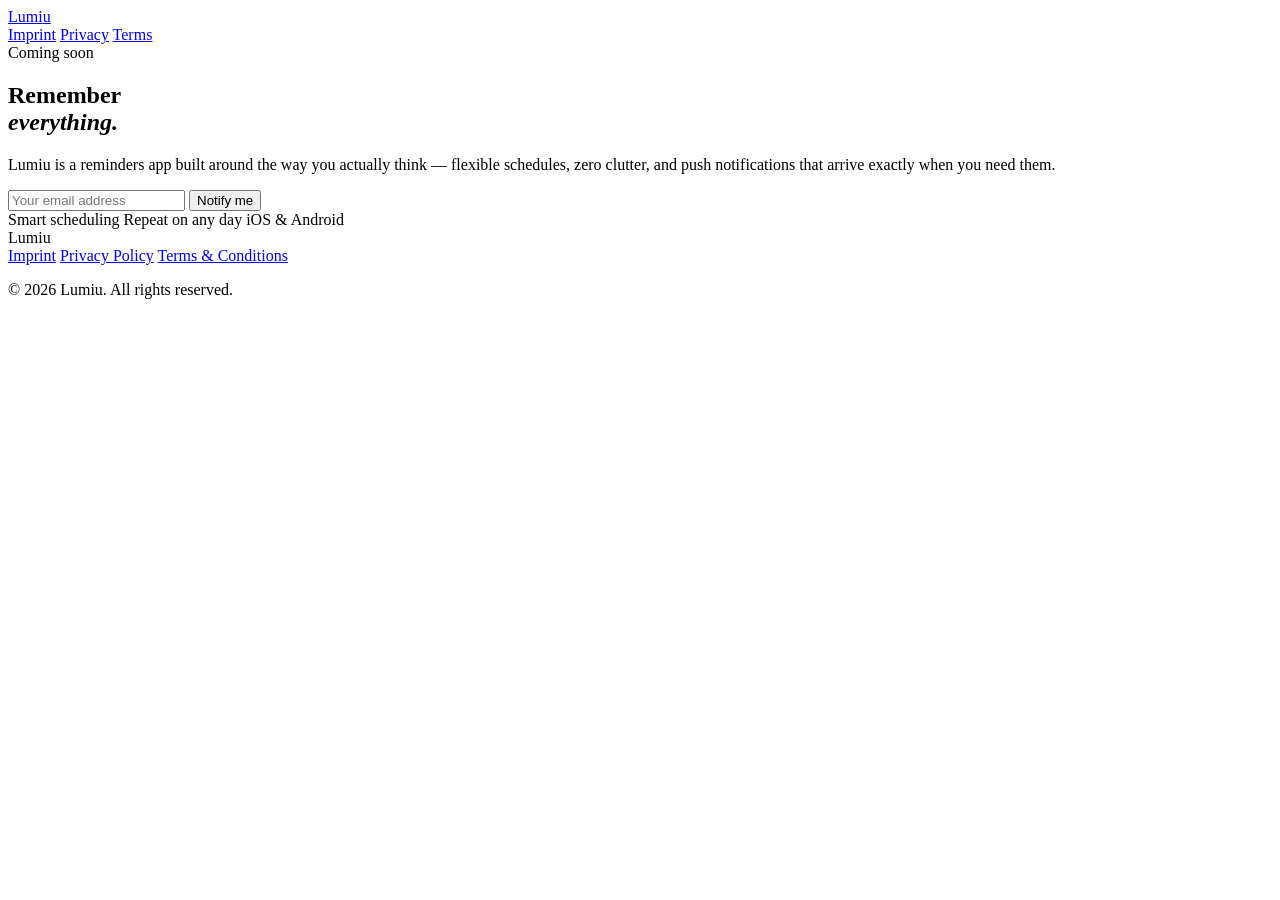
==== index.html @ b8645a0e "Create index.html" ====
<!DOCTYPE html>
<html lang="en">
<head>
  <meta charset="UTF-8">
  <meta name="viewport" content="width=device-width, initial-scale=1.0">
  <meta name="description" content="Lumiu — Smart reminders that actually work. Coming soon.">
  <title>Lumiu — Coming Soon</title>
  <link rel="stylesheet" href="styles.css">
  <!-- Favicon placeholder — replace with your actual favicon -->
  <!-- <link rel="icon" type="image/png" href="assets/favicon.png"> -->
</head>
<body>

  <!-- ── Header ── -->
  <header class="site-header">
    <div class="header-inner">
      <a href="index.html" class="logo-link" aria-label="Lumiu — Back to home">
        <!-- Uncomment when logo file is ready: -->
        <!-- <img src="assets/logo.png" alt="Lumiu" class="logo-img"> -->
        <span class="logo-wordmark">Lumi<span>u</span></span>
      </a>
      <nav class="header-nav" aria-label="Site navigation">
        <a href="imprint.html">Imprint</a>
        <a href="privacy.html">Privacy</a>
        <a href="terms.html">Terms</a>
      </nav>
    </div>
  </header>

  <!-- ── Main ── -->
  <main>
    <section class="coming-soon">
      <div class="coming-soon-inner">

        <span class="coming-soon-eyebrow">Coming soon</span>

        <h1 class="coming-soon-title">
          Remember<br><em>everything.</em>
        </h1>

        <p class="coming-soon-desc">
          Lumiu is a reminders app built around the way you actually think —
          flexible schedules, zero clutter, and push notifications that arrive
          exactly when you need them.
        </p>

        <!-- Notify form — wire this up to your email service when ready -->
        <form class="notify-form" onsubmit="handleNotify(event)">
          <input
            type="email"
            class="notify-input"
            placeholder="Your email address"
            aria-label="Email address for early access"
            required
          >
          <button type="submit" class="notify-btn">Notify me</button>
        </form>

        <div class="coming-soon-features">
          <span class="feature-pill">Smart scheduling</span>
          <span class="feature-pill">Repeat on any day</span>
          <span class="feature-pill">iOS &amp; Android</span>
        </div>

      </div>
    </section>
  </main>

  <!-- ── Footer ── -->
  <footer class="site-footer">
    <div class="footer-inner">
      <span class="footer-logo">Lumi<span>u</span></span>
      <nav class="footer-nav" aria-label="Footer navigation">
        <a href="imprint.html">Imprint</a>
        <a href="privacy.html">Privacy Policy</a>
        <a href="terms.html">Terms &amp; Conditions</a>
      </nav>
      <p class="footer-copy">
        &copy; <span id="footer-year"></span> Lumiu. All rights reserved.
      </p>
    </div>
  </footer>

  <script>
    document.getElementById('footer-year').textContent = new Date().getFullYear();

    function handleNotify(e) {
      e.preventDefault();
      const btn = e.target.querySelector('button');
      btn.textContent = 'You\'re on the list ✓';
      btn.disabled = true;
      btn.style.background = '#3a3732';
      // TODO: connect to your email service (Mailchimp, Resend, etc.)
    }
  </script>

</body>
</html>
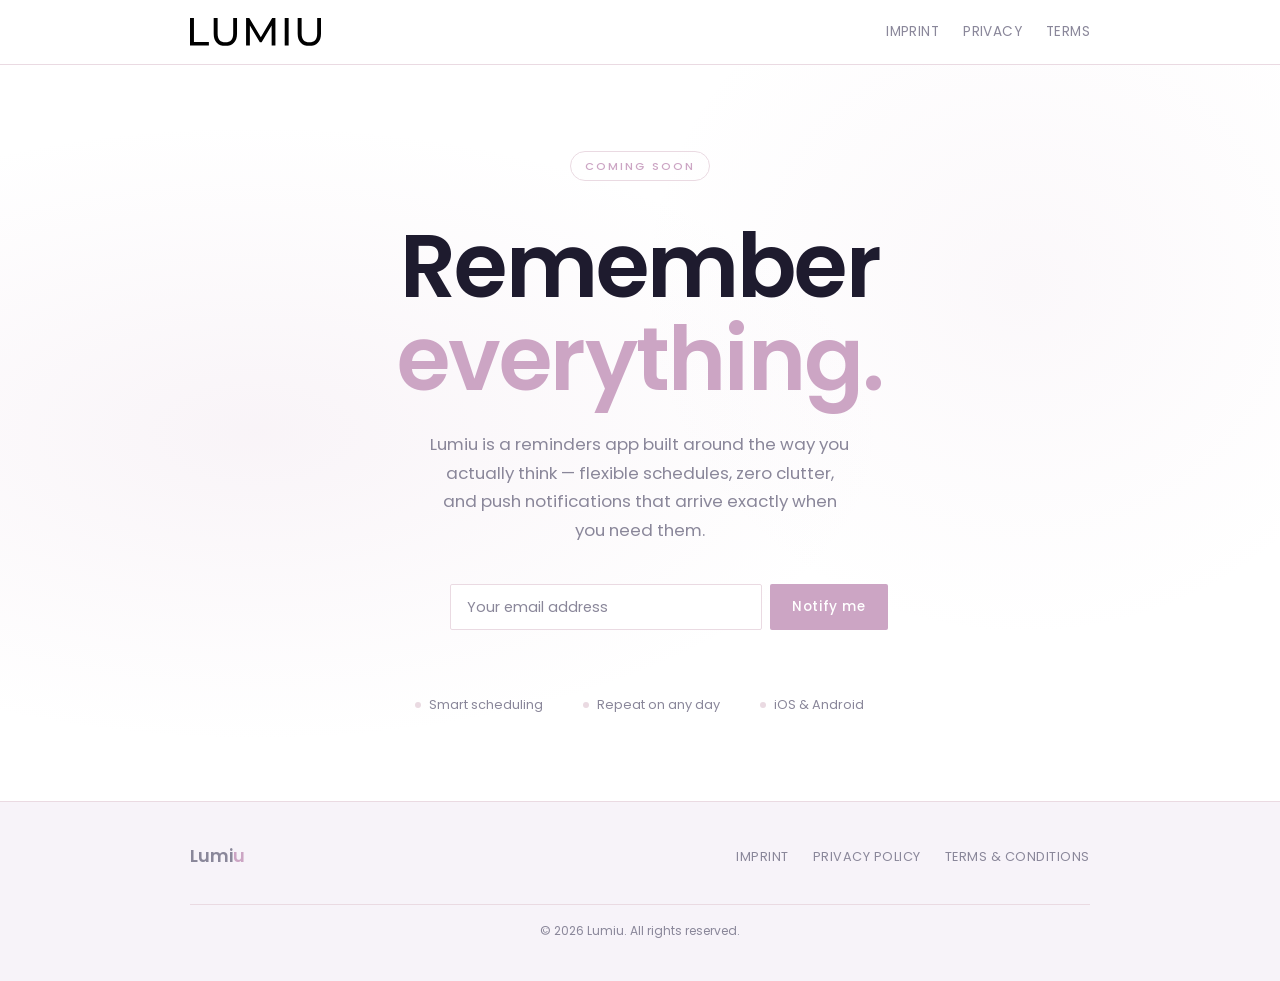
==== commit 42f27f3e: "Update index.html" ====
--- a/index.html
+++ b/index.html
@@ -15,9 +15,7 @@
   <header class="site-header">
     <div class="header-inner">
       <a href="index.html" class="logo-link" aria-label="Lumiu — Back to home">
-        <!-- Uncomment when logo file is ready: -->
-        <!-- <img src="assets/logo.png" alt="Lumiu" class="logo-img"> -->
-        <span class="logo-wordmark">Lumi<span>u</span></span>
+       <img src="assets/logo.svg" alt="Lumiu" class="logo-img">
       </a>
       <nav class="header-nav" aria-label="Site navigation">
         <a href="imprint.html">Imprint</a>
--- a/styles.css
+++ b/styles.css
@@ -0,0 +1,447 @@
+@import url('https://fonts.googleapis.com/css2?family=Poppins:wght@400;500;600&display=swap');
+
+/* ─── Reset & Base ─── */
+*, *::before, *::after {
+  box-sizing: border-box;
+  margin: 0;
+  padding: 0;
+}
+
+:root {
+  --ink: #1E1B2E;
+  --paper: #FFFFFF;
+  --cream: #F7F3F9;
+  --accent: #CCA5C4;
+  --accent-dark: #3a1f35;
+  --accent-light: #EADAE2;
+  --muted: #8A879A;
+  --border: #EADAE2;
+  --divider: #F0EEF8;
+  --shadow: rgba(60, 40, 100, 0.18);
+
+  --font-display: 'Poppins', system-ui, sans-serif;
+  --font-body: 'Poppins', system-ui, sans-serif;
+
+  --space-xs: 0.5rem;
+  --space-sm: 1rem;
+  --space-md: 1.5rem;
+  --space-lg: 2.5rem;
+  --space-xl: 4rem;
+  --space-2xl: 7rem;
+
+  --radius: 2px;
+  --max-width: 900px;
+}
+
+html {
+  scroll-behavior: smooth;
+}
+
+body {
+  font-family: var(--font-body);
+  background-color: var(--paper);
+  color: var(--ink);
+  font-size: 1rem;
+  line-height: 1.7;
+  font-weight: 400;
+  min-height: 100vh;
+  display: flex;
+  flex-direction: column;
+}
+
+main {
+  flex: 1;
+}
+
+a {
+  color: var(--accent);
+  text-decoration: none;
+  transition: color 0.2s ease;
+}
+
+a:hover {
+  color: var(--ink);
+}
+
+/* ─── Header ─── */
+.site-header {
+  position: sticky;
+  top: 0;
+  z-index: 100;
+  background-color: var(--paper);
+  border-bottom: 1px solid var(--border);
+  padding: 0 var(--space-lg);
+}
+
+.header-inner {
+  max-width: var(--max-width);
+  margin: 0 auto;
+  height: 64px;
+  display: flex;
+  align-items: center;
+  justify-content: space-between;
+}
+
+.logo-link {
+  display: flex;
+  align-items: center;
+  gap: 0.6rem;
+  text-decoration: none;
+  color: var(--ink);
+}
+
+.logo-img {
+  height: 32px;
+  width: auto;
+  display: block;
+}
+
+.logo-wordmark {
+  font-family: var(--font-display);
+  font-size: 1.4rem;
+  font-weight: 600;
+  letter-spacing: -0.01em;
+  color: var(--ink);
+  line-height: 1;
+}
+
+.logo-wordmark span {
+  color: var(--accent);
+}
+
+.header-nav {
+  display: flex;
+  align-items: center;
+  gap: var(--space-md);
+}
+
+.header-nav a {
+  font-size: 0.85rem;
+  font-weight: 400;
+  color: var(--muted);
+  letter-spacing: 0.03em;
+  text-transform: uppercase;
+  transition: color 0.2s ease;
+}
+
+.header-nav a:hover {
+  color: var(--ink);
+}
+
+/* ─── Footer ─── */
+.site-footer {
+  background-color: var(--cream);
+  border-top: 1px solid var(--border);
+  padding: var(--space-lg) var(--space-lg);
+}
+
+.footer-inner {
+  max-width: var(--max-width);
+  margin: 0 auto;
+  display: flex;
+  align-items: center;
+  justify-content: space-between;
+  flex-wrap: wrap;
+  gap: var(--space-sm);
+}
+
+.footer-logo {
+  font-family: var(--font-display);
+  font-size: 1.1rem;
+  font-weight: 600;
+  color: var(--muted);
+}
+
+.footer-logo span {
+  color: var(--accent);
+}
+
+.footer-nav {
+  display: flex;
+  align-items: center;
+  gap: var(--space-md);
+  flex-wrap: wrap;
+}
+
+.footer-nav a {
+  font-size: 0.8rem;
+  font-weight: 400;
+  color: var(--muted);
+  letter-spacing: 0.04em;
+  text-transform: uppercase;
+  transition: color 0.2s ease;
+}
+
+.footer-nav a:hover {
+  color: var(--ink);
+}
+
+.footer-copy {
+  width: 100%;
+  font-size: 0.75rem;
+  color: var(--muted);
+  margin-top: var(--space-sm);
+  padding-top: var(--space-sm);
+  border-top: 1px solid var(--border);
+  text-align: center;
+}
+
+/* ─── Legal Pages ─── */
+.page-hero {
+  padding: var(--space-xl) var(--space-lg) var(--space-lg);
+  border-bottom: 1px solid var(--border);
+}
+
+.page-hero-inner {
+  max-width: var(--max-width);
+  margin: 0 auto;
+}
+
+.page-label {
+  font-size: 0.75rem;
+  font-weight: 500;
+  letter-spacing: 0.12em;
+  text-transform: uppercase;
+  color: var(--accent);
+  margin-bottom: var(--space-sm);
+}
+
+.page-title {
+  font-family: var(--font-display);
+  font-size: clamp(2rem, 5vw, 3.2rem);
+  font-weight: 600;
+  line-height: 1.15;
+  color: var(--ink);
+  letter-spacing: -0.01em;
+}
+
+.page-subtitle {
+  margin-top: var(--space-sm);
+  font-size: 0.9rem;
+  color: var(--muted);
+}
+
+.page-content {
+  padding: var(--space-xl) var(--space-lg);
+  max-width: var(--max-width);
+  margin: 0 auto;
+}
+
+.content-section {
+  margin-bottom: var(--space-xl);
+}
+
+.content-section h2 {
+  font-family: var(--font-display);
+  font-size: 1.4rem;
+  font-weight: 600;
+  color: var(--ink);
+  margin-bottom: var(--space-md);
+  padding-bottom: var(--space-xs);
+  border-bottom: 1px solid var(--border);
+}
+
+.content-section h3 {
+  font-size: 1rem;
+  font-weight: 500;
+  color: var(--ink);
+  margin-top: var(--space-md);
+  margin-bottom: var(--space-xs);
+}
+
+.content-section p {
+  margin-bottom: var(--space-sm);
+  color: #3a3732;
+  font-size: 0.95rem;
+}
+
+.content-section ul,
+.content-section ol {
+  padding-left: var(--space-md);
+  margin-bottom: var(--space-sm);
+}
+
+.content-section li {
+  margin-bottom: 0.4rem;
+  font-size: 0.95rem;
+  color: #3a3732;
+}
+
+.contact-block {
+  background: var(--cream);
+  border: 1px solid var(--border);
+  padding: var(--space-md);
+  margin-top: var(--space-sm);
+  font-size: 0.95rem;
+  line-height: 1.8;
+}
+
+.contact-block strong {
+  display: block;
+  font-weight: 500;
+  margin-bottom: 0.25rem;
+  color: var(--ink);
+}
+
+/* ─── Coming Soon Page ─── */
+.coming-soon {
+  min-height: calc(100vh - 64px - 100px);
+  display: flex;
+  align-items: center;
+  justify-content: center;
+  padding: var(--space-lg);
+  position: relative;
+  overflow: hidden;
+}
+
+.coming-soon::before {
+  content: '';
+  position: absolute;
+  inset: 0;
+  background:
+    radial-gradient(ellipse 70% 60% at 20% 50%, rgba(204, 165, 196, 0.12) 0%, transparent 70%),
+    radial-gradient(ellipse 50% 80% at 80% 30%, rgba(204, 165, 196, 0.08) 0%, transparent 60%);
+  pointer-events: none;
+}
+
+.coming-soon-inner {
+  max-width: 620px;
+  text-align: center;
+  position: relative;
+}
+
+.coming-soon-eyebrow {
+  display: inline-block;
+  font-size: 0.7rem;
+  font-weight: 500;
+  letter-spacing: 0.18em;
+  text-transform: uppercase;
+  color: var(--accent);
+  border: 1px solid var(--accent-light);
+  padding: 0.3rem 0.9rem;
+  border-radius: 100px;
+  margin-bottom: var(--space-lg);
+}
+
+.coming-soon-title {
+  font-family: var(--font-display);
+  font-size: clamp(3rem, 8vw, 5.5rem);
+  font-weight: 600;
+  line-height: 1.05;
+  letter-spacing: -0.02em;
+  color: var(--ink);
+  margin-bottom: var(--space-md);
+}
+
+.coming-soon-title em {
+  font-style: normal;
+  color: var(--accent);
+  font-weight: 600;
+}
+
+.coming-soon-desc {
+  font-size: 1.05rem;
+  color: var(--muted);
+  max-width: 420px;
+  margin: 0 auto var(--space-lg);
+  font-weight: 400;
+}
+
+.notify-form {
+  display: flex;
+  gap: var(--space-xs);
+  max-width: 380px;
+  margin: 0 auto;
+}
+
+.notify-input {
+  flex: 1;
+  padding: 0.7rem 1rem;
+  border: 1px solid var(--border);
+  background: white;
+  font-family: var(--font-body);
+  font-size: 0.9rem;
+  color: var(--ink);
+  outline: none;
+  transition: border-color 0.2s ease;
+  border-radius: var(--radius);
+}
+
+.notify-input:focus {
+  border-color: var(--accent);
+}
+
+.notify-input::placeholder {
+  color: var(--muted);
+}
+
+.notify-btn {
+  padding: 0.7rem 1.4rem;
+  background: var(--accent);
+  color: white;
+  border: none;
+  font-family: var(--font-body);
+  font-size: 0.85rem;
+  font-weight: 500;
+  cursor: pointer;
+  letter-spacing: 0.04em;
+  transition: background 0.2s ease;
+  border-radius: var(--radius);
+  white-space: nowrap;
+}
+
+.notify-btn:hover {
+  background: var(--accent-dark);
+}
+
+.coming-soon-features {
+  display: flex;
+  align-items: center;
+  justify-content: center;
+  gap: var(--space-lg);
+  margin-top: var(--space-xl);
+  flex-wrap: wrap;
+}
+
+.feature-pill {
+  display: flex;
+  align-items: center;
+  gap: 0.5rem;
+  font-size: 0.8rem;
+  color: var(--muted);
+  font-weight: 400;
+}
+
+.feature-pill::before {
+  content: '';
+  width: 6px;
+  height: 6px;
+  background: var(--accent-light);
+  border-radius: 50%;
+  flex-shrink: 0;
+}
+
+/* ─── Animations ─── */
+@keyframes fadeUp {
+  from { opacity: 0; transform: translateY(24px); }
+  to   { opacity: 1; transform: translateY(0); }
+}
+
+.coming-soon-eyebrow { animation: fadeUp 0.6s ease both; }
+.coming-soon-title   { animation: fadeUp 0.6s 0.1s ease both; }
+.coming-soon-desc    { animation: fadeUp 0.6s 0.2s ease both; }
+.notify-form         { animation: fadeUp 0.6s 0.3s ease both; }
+.coming-soon-features{ animation: fadeUp 0.6s 0.45s ease both; }
+
+/* ─── Responsive ─── */
+@media (max-width: 600px) {
+  .site-header { padding: 0 var(--space-sm); }
+  .header-nav { gap: var(--space-sm); }
+  .site-footer { padding: var(--space-md) var(--space-sm); }
+  .footer-inner { flex-direction: column; align-items: flex-start; }
+  .page-hero { padding: var(--space-lg) var(--space-sm) var(--space-md); }
+  .page-content { padding: var(--space-lg) var(--space-sm); }
+  .coming-soon { padding: var(--space-md); }
+  .notify-form { flex-direction: column; }
+  .notify-btn { width: 100%; }
+}
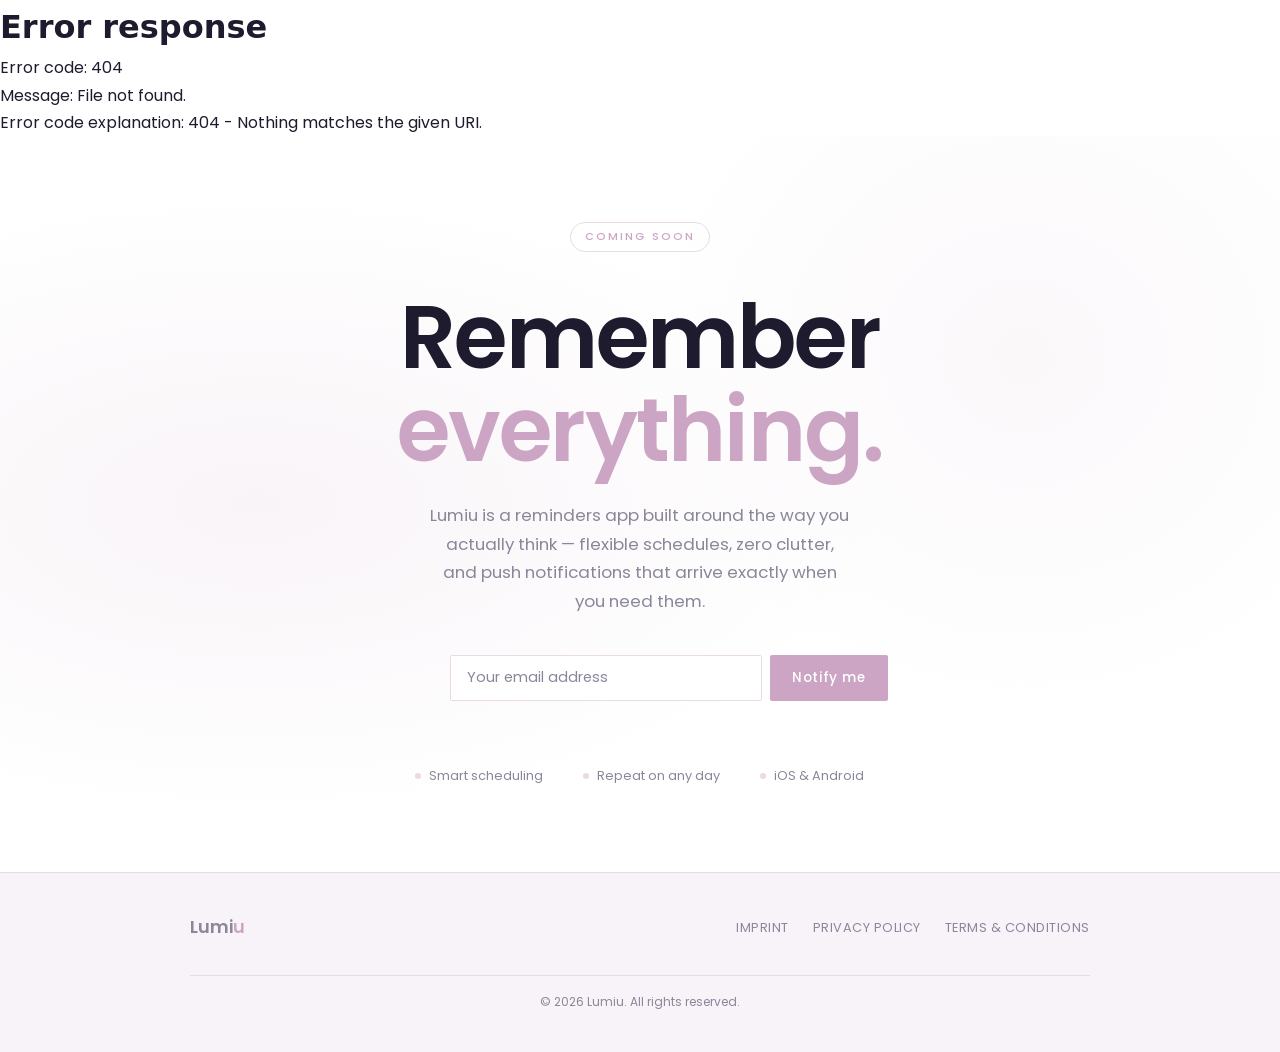
==== commit 88a07de9: "Update index.html" ====
--- a/index.html
+++ b/index.html
@@ -12,18 +12,7 @@
 <body>
 
   <!-- ── Header ── -->
-  <header class="site-header">
-    <div class="header-inner">
-      <a href="index.html" class="logo-link" aria-label="Lumiu — Back to home">
-       <img src="assets/logo.svg" alt="Lumiu" class="logo-img">
-      </a>
-      <nav class="header-nav" aria-label="Site navigation">
-        <a href="imprint.html">Imprint</a>
-        <a href="privacy.html">Privacy</a>
-        <a href="terms.html">Terms</a>
-      </nav>
-    </div>
-  </header>
+<div id="site-header"></div>
 
   <!-- ── Main ── -->
   <main>
@@ -80,6 +69,10 @@
   </footer>
 
   <script>
+      fetch('header.html')
+    .then(r => r.text())
+    .then(html => document.getElementById('site-header').innerHTML = html);
+    
     document.getElementById('footer-year').textContent = new Date().getFullYear();
 
     function handleNotify(e) {
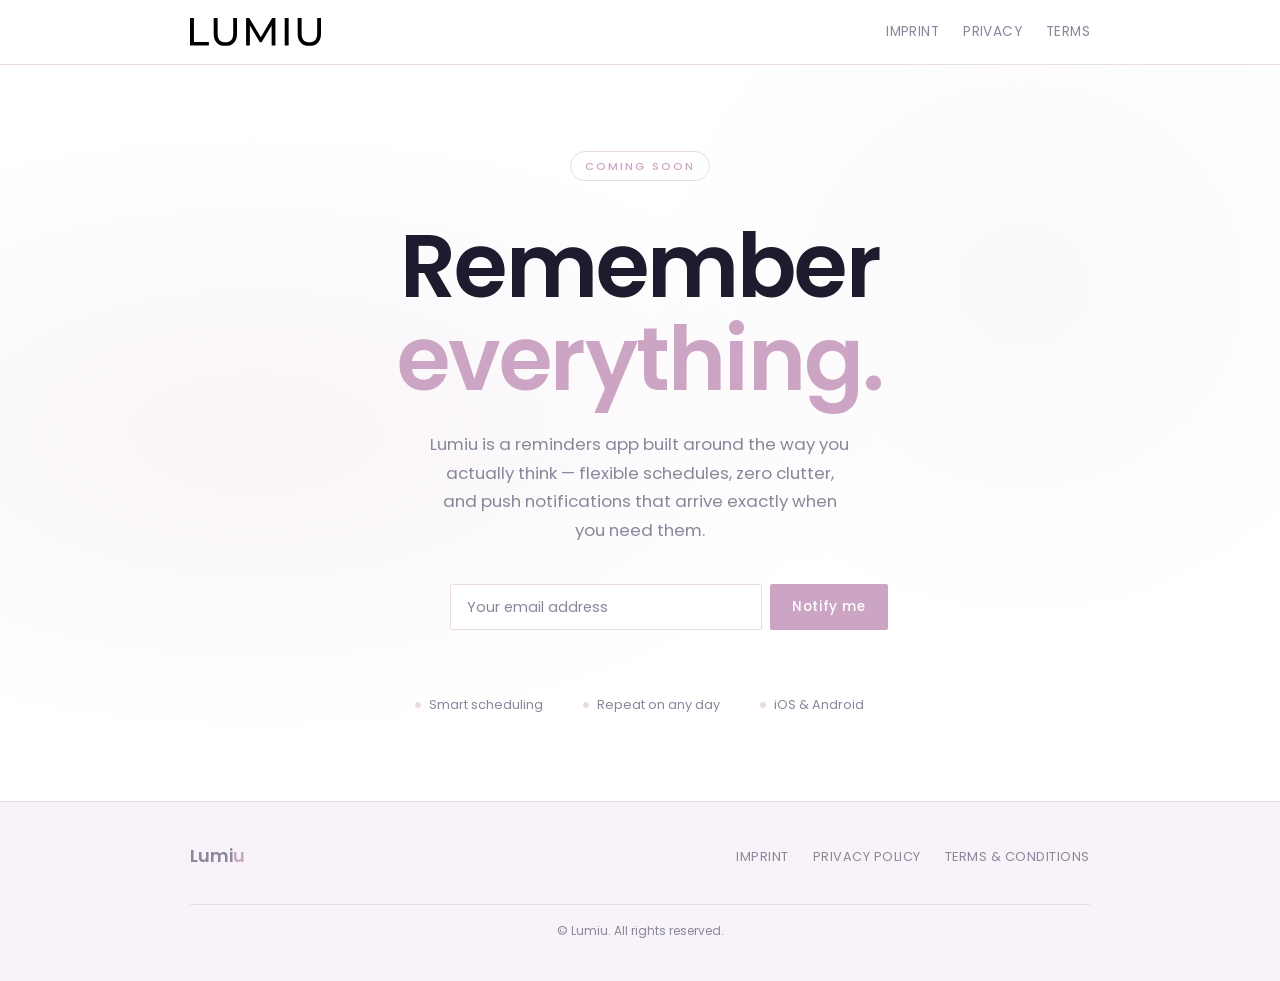
==== commit fbbbee56: "Update index.html" ====
--- a/index.html
+++ b/index.html
@@ -54,26 +54,16 @@
   </main>
 
   <!-- ── Footer ── -->
-  <footer class="site-footer">
-    <div class="footer-inner">
-      <span class="footer-logo">Lumi<span>u</span></span>
-      <nav class="footer-nav" aria-label="Footer navigation">
-        <a href="imprint.html">Imprint</a>
-        <a href="privacy.html">Privacy Policy</a>
-        <a href="terms.html">Terms &amp; Conditions</a>
-      </nav>
-      <p class="footer-copy">
-        &copy; <span id="footer-year"></span> Lumiu. All rights reserved.
-      </p>
-    </div>
-  </footer>
+<div id="site-footer"></div>
 
   <script>
       fetch('header.html')
     .then(r => r.text())
     .then(html => document.getElementById('site-header').innerHTML = html);
     
-    document.getElementById('footer-year').textContent = new Date().getFullYear();
+    fetch('footer.html')
+    .then(r => r.text())
+    .then(html => document.getElementById('site-footer').innerHTML = html);
 
     function handleNotify(e) {
       e.preventDefault();
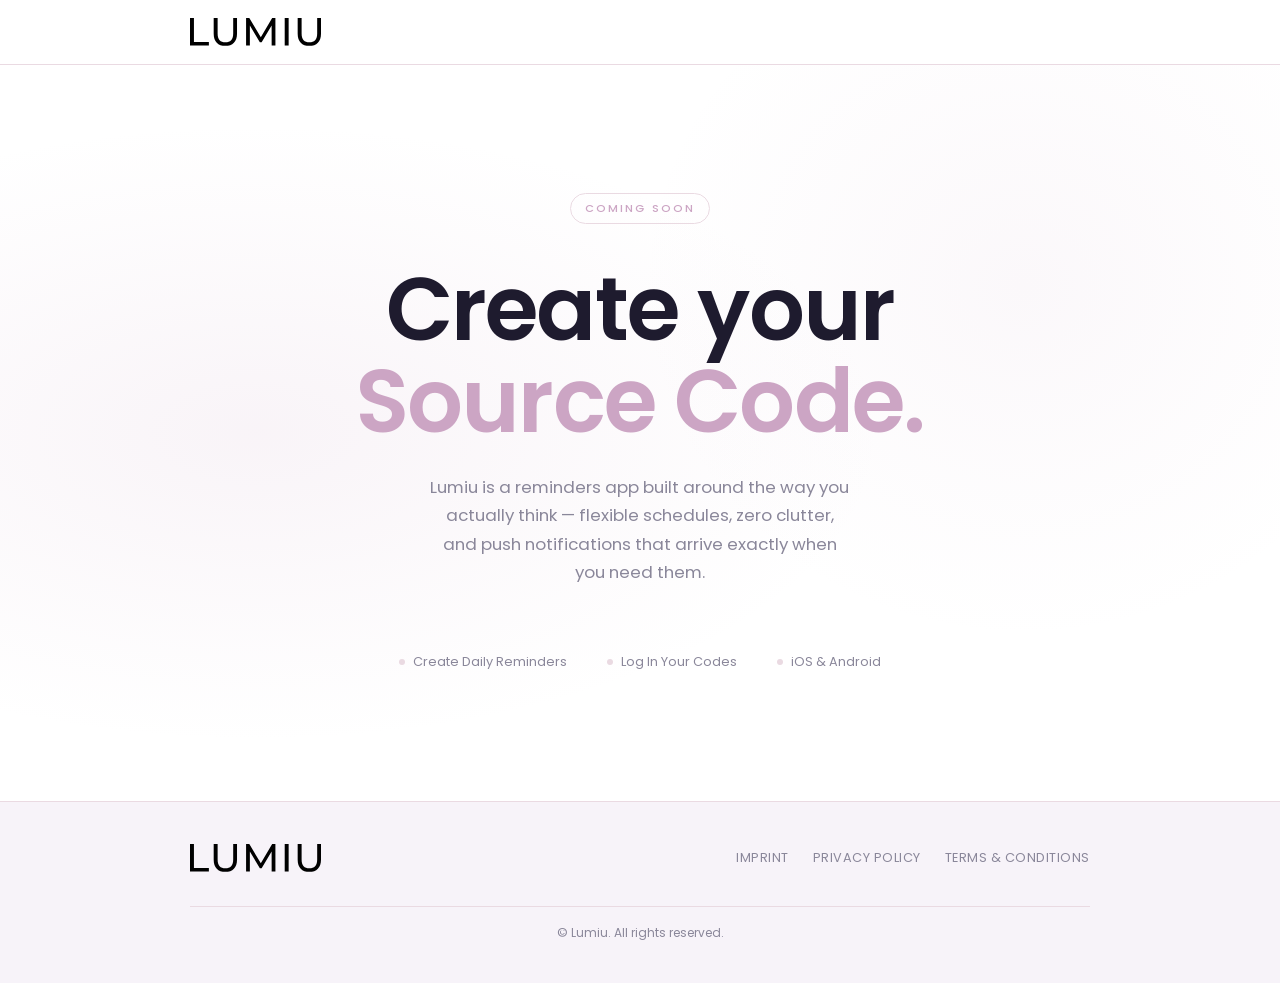
==== commit 4c4242bb: "Update index.html" ====
--- a/index.html
+++ b/index.html
@@ -3,7 +3,7 @@
 <head>
   <meta charset="UTF-8">
   <meta name="viewport" content="width=device-width, initial-scale=1.0">
-  <meta name="description" content="Lumiu — Smart reminders that actually work. Coming soon.">
+  <meta name="description" content="Lumiu — Create your source code.">
   <title>Lumiu — Coming Soon</title>
   <link rel="stylesheet" href="styles.css">
   <!-- Favicon placeholder — replace with your actual favicon -->
@@ -22,7 +22,7 @@
         <span class="coming-soon-eyebrow">Coming soon</span>
 
         <h1 class="coming-soon-title">
-          Remember<br><em>everything.</em>
+          Create your<br><em>Source Code.</em>
         </h1>
 
         <p class="coming-soon-desc">
@@ -32,7 +32,7 @@
         </p>
 
         <!-- Notify form — wire this up to your email service when ready -->
-        <form class="notify-form" onsubmit="handleNotify(event)">
+    <!--     <form class="notify-form" onsubmit="handleNotify(event)">
           <input
             type="email"
             class="notify-input"
@@ -41,11 +41,11 @@
             required
           >
           <button type="submit" class="notify-btn">Notify me</button>
-        </form>
+        </form> -->
 
         <div class="coming-soon-features">
-          <span class="feature-pill">Smart scheduling</span>
-          <span class="feature-pill">Repeat on any day</span>
+          <span class="feature-pill">Create Daily Reminders</span>
+          <span class="feature-pill">Log In Your Codes</span>
           <span class="feature-pill">iOS &amp; Android</span>
         </div>
 
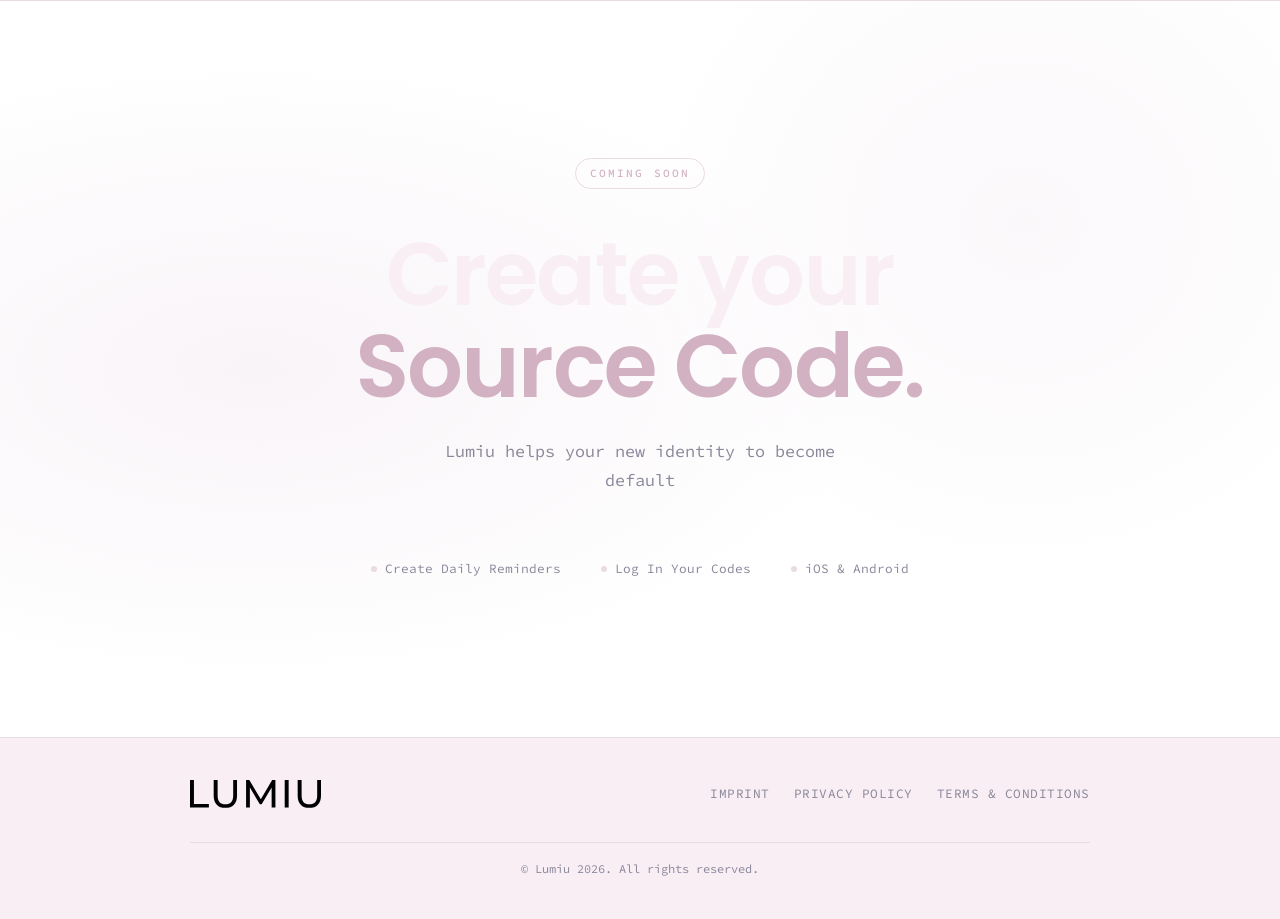
==== commit 4deef561: "Update index.html" ====
--- a/index.html
+++ b/index.html
@@ -26,9 +26,7 @@
         </h1>
 
         <p class="coming-soon-desc">
-          Lumiu is a reminders app built around the way you actually think —
-          flexible schedules, zero clutter, and push notifications that arrive
-          exactly when you need them.
+         Lumiu helps your new identity to become default
         </p>
 
         <!-- Notify form — wire this up to your email service when ready -->
--- a/styles.css
+++ b/styles.css
@@ -1,4 +1,6 @@
 @import url('https://fonts.googleapis.com/css2?family=Poppins:wght@400;500;600&display=swap');
+@import url('https://fonts.googleapis.com/css2?family=Source+Code+Pro:ital,wght@0,200..900;1,200..900&display=swap');
+
 
 /* ─── Reset & Base ─── */
 *, *::before, *::after {
@@ -8,10 +10,10 @@
 }
 
 :root {
-  --ink: #1E1B2E;
+  --ink: #F8EEF4;
   --paper: #FFFFFF;
-  --cream: #F7F3F9;
-  --accent: #CCA5C4;
+  --cream: #F8EEF4;
+  --accent: #D2B1C2;
   --accent-dark: #3a1f35;
   --accent-light: #EADAE2;
   --muted: #8A879A;
@@ -20,7 +22,7 @@
   --shadow: rgba(60, 40, 100, 0.18);
 
   --font-display: 'Poppins', system-ui, sans-serif;
-  --font-body: 'Poppins', system-ui, sans-serif;
+  --font-body: 'Source Code Pro', system-ui, monospace;
 
   --space-xs: 0.5rem;
   --space-sm: 1rem;
